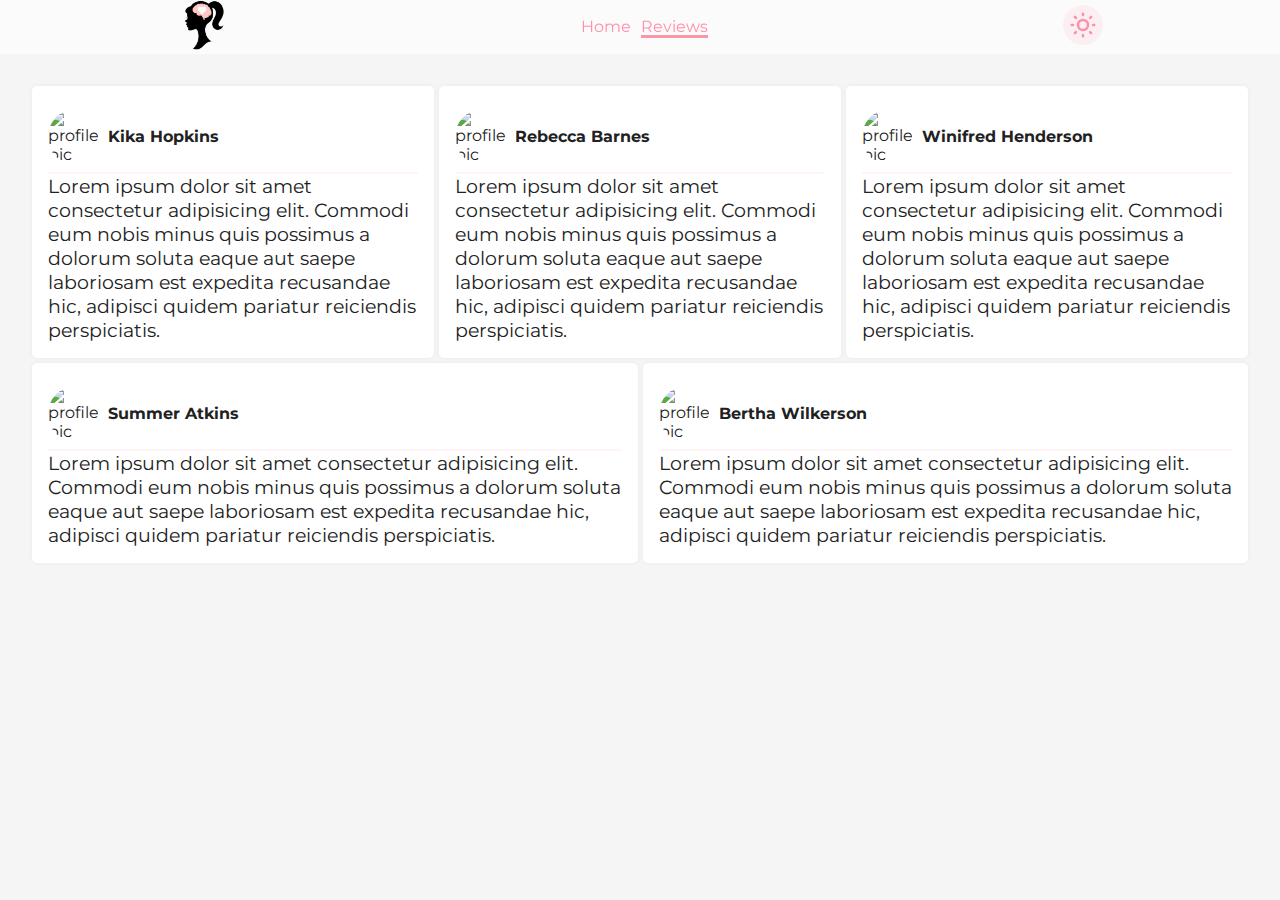
==== revs/index.html @ 5fe2b394 "Add files via upload" ====
<!DOCTYPE html>
<html lang="en">
<head>
    <meta charset="UTF-8">
    <meta name="viewport" content="width=device-width, initial-scale=1.0">
    <title>Reviews | Sarah Psychology</title>
    <link rel="stylesheet" href="../style.css">
    <link rel="stylesheet" href="style.css">
</head>
<body>
    <header>
        <nav>
            <div class="logo">
                <a href="#intro">
                    <img src="../imgs/logoS new.png" alt="logo">
                </a>
            </div>
            <div class="tags">
                <a href="../index.html">Home</a>
                <a href="#" id="revs">Reviews</a>
            </div>
            <div class="theme">
                <label for="dark" id="dark-label">
                    <img src="../imgs/sun-svgrepo-com.svg" alt="theme" class="light-icon">
                    <img src="../imgs/moon-stars-svgrepo-com.svg" alt="dark-theme" class="dark-icon">
                </label>
                <input type="checkbox" name="dark" id="dark">
            </div>
            <div class="menu-burger">
                <label for="burger" class="button-burger">
                    <img src="../imgs/menu-alt-02-svgrepo-com.svg" alt="menu">
                </label>
                <input type="checkbox" name="burger" id="burger">
                <div class="burger-tags">
                    <a href="#about">Home</a>
                    <a href="#" id="revs">Reviews</a>
                    <label for="dark" id="dark-label">
                        <img src="../imgs/sun-svgrepo-com.svg" alt="theme" class="light-icon">
                        <img src="../imgs/moon-stars-svgrepo-com.svg" alt="dark-theme" class="dark-icon">
                    </label> 
                </div>
            </div>
        </nav>
    </header>
    <main>
        <section class="revs">
            <article class="card">
                <div class="p-info">
                    <div>
                        <img src="pics/person1.png" alt="profile-pic">
                    </div>
                    <div>
                        <span>Kika Hopkins</span>
                    </div>
                </div>
                <hr>
                <div class="text">
                    <p>
                        Lorem ipsum dolor sit amet consectetur adipisicing elit. Commodi eum nobis minus quis possimus a dolorum soluta eaque aut saepe laboriosam est expedita recusandae hic, adipisci quidem pariatur reiciendis perspiciatis.
                    </p>
                </div>
            </article>

            <article class="card">
                <div class="p-info">
                    <div>
                        <img src="pics/person2.png" alt="profile-pic">
                    </div>
                    <div>
                        <span>Rebecca Barnes</span>
                    </div>
                </div>
                <hr>
                <div class="text">
                    <p>
                        Lorem ipsum dolor sit amet consectetur adipisicing elit. Commodi eum nobis minus quis possimus a dolorum soluta eaque aut saepe laboriosam est expedita recusandae hic, adipisci quidem pariatur reiciendis perspiciatis.
                    </p>
                </div>
            </article>

            <article class="card">
                <div class="p-info">
                    <div>
                        <img src="pics/person3.png" alt="profile-pic">
                    </div>
                    <div>
                        <span>Winifred Henderson</span>
                    </div>
                </div>
                <hr>
                <div class="text">
                    <p>
                        Lorem ipsum dolor sit amet consectetur adipisicing elit. Commodi eum nobis minus quis possimus a dolorum soluta eaque aut saepe laboriosam est expedita recusandae hic, adipisci quidem pariatur reiciendis perspiciatis.
                    </p>
                </div>
            </article>

            <article class="card">
                <div class="p-info">
                    <div>
                        <img src="pics/person4.png" alt="profile-pic">
                    </div>
                    <div>
                        <span>Summer Atkins</span>
                    </div>
                </div>
                <hr>
                <div class="text">
                    <p>
                        Lorem ipsum dolor sit amet consectetur adipisicing elit. Commodi eum nobis minus quis possimus a dolorum soluta eaque aut saepe laboriosam est expedita recusandae hic, adipisci quidem pariatur reiciendis perspiciatis.
                    </p>
                </div>
            </article>

            <article class="card">
                <div class="p-info">
                    <div>
                        <img src="pics/person5.png" alt="profile-pic">
                    </div>
                    <div>
                        <span>Bertha Wilkerson</span>
                    </div>
                </div>
                <hr>
                <div class="text">
                    <p>
                        Lorem ipsum dolor sit amet consectetur adipisicing elit. Commodi eum nobis minus quis possimus a dolorum soluta eaque aut saepe laboriosam est expedita recusandae hic, adipisci quidem pariatur reiciendis perspiciatis.
                    </p>
                </div>
            </article>
        </section>
    </main>

    <script src="../script.js"></script>
</body>
</html>
---- style.css ----
@import url('https://fonts.googleapis.com/css2?family=Edu+AU+VIC+WA+NT+Hand:wght@400..700&display=swap');
@import url('https://fonts.googleapis.com/css2?family=Edu+AU+VIC+WA+NT+Hand:wght@400..700&family=Montserrat:ital,wght@0,100..900;1,100..900&display=swap');
:root{
    --bgcolor: whitesmoke;
    --card: rgb(255, 255, 255);
    --color1: #ffffff;
    --color2: #403d39;
    --color3: #252422;
    --purple: #cdb4db;
    --pink1: #ffc8dd;
    --pink2: #ff8fab;
    --font1: 'Edu AU VIC WA NT Hand', sans-serif;
    --font2: 'Montserrat', sans-serif;
    --bgcolorDark: #212121;
    --bgDark2: #333333;
    --cardDark: #292929;
}

*{
    margin: 0;
    padding: 0;
    box-sizing: border-box;
    font-family: var(--font2);
}
html{
    scroll-behavior: smooth;
}
body{
    background-color: var(--bgcolor);
    transition: all .3s;
}
/*--------------dark---------------*/
.dark-mode{
    background-color: var(--bgcolorDark);
    color: var(--bgcolor);
    header{
        background-color: rgba(0, 0, 0, 0.637);
        nav{
            .light-icon{display: none;}
            .dark-icon{display: block;}
            .menu-burger .burger-tags{
                background-color: var(--bgcolorDark);
            }
        }
    }
    h2,h3,h4{color: var(--color1);}
    .therapy,
    .plans,
    .contact{
        background-color: var(--bgDark2);
        .cards-container{
            .t-card{
                background-color: var(--cardDark);
                border-color: transparent;
                color: var(--color1);
            }
        }
        .p-card{
            background-color: var(--cardDark);
            border-color: transparent;
            color: var(--color1);
        }
        .c-btns a{
            color: var(--color1);
        }
        form{
            background-color: var(--cardDark);
            border-color: transparent;
            color: var(--color1);
        }
    }
    input, textarea{
        color: var(--color1);
    }
    .plans{
        background-color: var(--bgcolorDark);
    }
    footer{
        background-color: #1a1919;
    }
}
/*-----------------------------*/
h2{
    font-size: 45px;
    margin: 1em 0;
}
p{
    font-size: 1.2em;
}
hr{
    border: none;
    border: 1px solid #ff4b7836;
    width: 95%;
    margin: 0 auto;
}
header{
    position: sticky;
    top: 0;
    z-index: 3;
    background-color: rgba(255, 255, 255, 0.637);
    backdrop-filter: blur(5px);
    img{
        width: 50px;
    }
    nav{
        display: flex;
        align-items: center;
        justify-content: space-around;
        width: 100%;
        .tags{
            display: flex;
            justify-content: center;
            align-items: center;
            gap: 10px;
            a{text-decoration: none; color: var(--pink2);}
            a:hover{color: #ff4b78; font-weight: 500;}
        }
        input[type="checkbox"]{display: none;}
        label{
            display: block;
            cursor: pointer;
            img{max-width: 40px;}
            .dark-icon{display: none;}
            .dark-icon,
            .light-icon{
                background-color: rgba(255, 192, 203, 0.205);
                padding: 5px;
                border-radius: 50%;
            }
        }
        .menu-burger{
            display: none;
            .button-burger{background-color: transparent;}
            .burger-tags{
                display: none;
                text-align: center;
                border-radius: 10px;
                background-color: rgb(236, 236, 236);
                position: absolute;
                right: 0;
                width: 40%;
                overflow: hidden;
                a{ 
                    display: block;
                    width: 100%; 
                    text-align: center;
                    padding: 1em;
                    text-decoration: none;
                    color: var(--pink2);
                }
                a:hover{background-color: #79797948;}
                label{
                    display: grid;
                    justify-content: center;
                    align-items: center;
                    grid-template-columns: 1fr;
                    width: 100%;
                    padding: 1em;
                    img{margin: 0 auto;}
                }
            }
        }
    }
}

main{
    img{width: 100%; height: 100%;}
    .intro{
        min-height: 92vh;
        display: grid;
        grid-template-columns: 1.5fr 1fr;
        .text{
            display: flex;
            flex-direction: column;
            align-items: center;
            justify-content: center;
            color: var(--color3);
            padding: 1em;
            h1{
                color: var(--pink2);
                font-size: 70px;
                font-family: var(--font1);
            }
        }
    }
    .therapy{
        background-color: var(--color1);
        padding: 1em;
        .cards-container{
            color: var(--color3);
            display: flex;
            justify-content: center;
            text-align: center;
            flex-wrap: wrap;
            gap: 5px;
            padding: 1em;
            .t-card{
                flex: 10%;
                background-color: var(--card);
                box-shadow: 0 0 4px 1px rgba(0, 0, 0, 0.123);
                border: 1px solid var(--card);
                border-radius: 5px;
                .img{
                    padding: 1em;
                    img{width: 200px;}
                }
                h5{font-size: 18px;}
                span{display: block; color: var(--pink2);}
            }
            .t-card:hover{
                box-shadow: 0 0 4px 1px#ff4b7841;
                transform: translateY(-2px);
                transition: .3s ease-in;
            }
        }
    }
    button{
        cursor: pointer;
        width: 50%;
        margin: 1em auto;
        padding: .7em;
        background-color: var(--pink1);
        border: none;
        border-radius: 5px;
    }
    button:hover{
        background-color: #ff4b78;
        color: white;
        transition: background .3s ease;
    }
    .about{
        display: grid;
        grid-template-columns: 1fr 1.5fr;
        gap: 5px;
        min-height: 50vh;
        padding: 1em;
        .img{
            display: grid;
            justify-content: center;
            padding: 2em;
            img{border-radius: 50%;}
        }
        .text{padding: 2em;}
        p{margin: 1em 0;}
        ul{margin: 1em 0; padding: 2em;}
    }
    .work{padding: 1em;}
    .plans{
        padding: 2em;
        display: grid;
        grid-template-columns: 1fr 1fr;
        justify-content: center;
        gap: 10px;
        .p-card{
            background-color: var(--card);
            box-shadow: 0 0 5px rgba(0, 0, 0, 0.171);
            border-radius: 10px;
            overflow: hidden;
            display: flex;
            .img{
                flex: 1;
            }                
            .text{
                flex: 1.5;
                padding: 1em;
                border-left: 1px solid rgba(0, 0, 0, 0.068);
                h3{font-size: 25px;}
                h4{font-size: 20px;}
                p{font-size: 15px;}
                .btns{
                    display: flex;
                    align-items: center;
                    justify-content: center;
                    text-align: center;
                    flex-wrap: wrap;
                    button{width: 100%;}
                    a{
                        border: 1px solid currentColor;
                        padding: .4em;
                        text-decoration: none;
                        color: var(--pink2);
                        border-radius: 5px;
                        width: 100%;
                    }
                }

                h3{
                    margin: 10px 0;
                }
                span{color: var(--pink2); font-weight: 500;}
            }
        }
    }
    .contact{
        background-color: var(--color1);
        min-height: 50vh;
        padding: 1em;
        display: grid;
        grid-template-columns: 1fr 1fr;
        align-items: center;
        gap: 15px;
        .text{
            padding: 1em;
        }
        form{
            background-color: var(--color1);
            box-shadow: 0 0 5px 1px rgba(0, 0, 0, 0.103);
            padding: 1em;
            border-radius: 5px;
            input[type="text"]{
                width: 100%;
                padding: 10px;
                background-color: transparent;
                border: none;
                border: 1px solid var(--pink2);
            }
            input[type="text"]:focus{
                outline: none;
                background-color: transparent;
                border: 2px solid var(--pink2);
            }
            textarea{
                width: 100%;
                resize: none;
                padding: 1em;
                border: none;
                border: 1px solid var(--pink2);
                background-color: transparent;
            }
            textarea:focus{
                outline: none;
                background-color: transparent;
                border: 2px solid var(--pink2);
            }
            input[type="submit"]{
                width: 100%;
                padding: 1em;
                border: none;
                background-color: var(--pink2);
                color: var(--color1);
                cursor: pointer;
            }
            input[type="submit"]:hover{
                background-color: #ff4b78;

            }
            label{
                display: inline-block;
                margin: 1em 0;
            }
        }
        .c-btns{
            display: grid;
            grid-template-columns: 1fr 1fr;
            gap: 5px;
            padding: 1em;
            img{max-width: 50px;}
            a{
                margin: 10px 0;
                text-decoration: none;
                background-color: #ffffff28;
                color: black;
                box-shadow: 0 0 4px 1px #dd246b25;
                border-radius: 10px;
                display: flex;
                align-items: center;
                .img{padding: 1em;}
            }
        }
    }
}
footer{
    background-color: var(--color2);
    color: var(--color1);
    padding: 1em;
    text-align: center;
    font-size: 12px;
    display: grid;
    grid-template-columns: 1fr 1fr 1fr;
    align-items: center;
    ul{
        list-style: none;
    }
    img{max-width: 50px;}
}
@media screen and (max-width: 950px){
    header{
        nav{
            .tags,
            .theme{
                display: none;
            }
            .menu-burger{
                display: block;
            }
        }
    }
    main{
        text-align: center;
        .intro{
            h4,h3{color: var(--bgcolor); z-index: 2;}
            h1{z-index: 2;}
            background-image: url(imgs/introSarah.png);
            background-position: center;
            background-repeat: no-repeat;
            background-size: cover;
            display: flex;
            align-items: center;
            justify-content: center;
            img{display: none;}
            position: relative;
        }
        .intro::before{
            content: ''; 
            position: absolute;
            top: 0; right: 0; bottom: 0; left: 0; 
            background-color: #000000b9;
        }
        .about,
        .plans,
        .contact{
            grid-template-columns: 1fr;
        }
        .p-card{
            flex-direction: column;
            .img{
                flex: 2;
                width: 100%;
                img{width: 100%;}
            }
        }
        .contact .c-btns{
            grid-template-columns: 1fr;
        }
    }
    footer{
         grid-template-columns: 1fr;
         text-align: center;
    }
}
---- revs/style.css ----
.tags{
    a:nth-child(2){
        position: relative;
    }
    a:nth-child(2)::after{
        content: '';
        width: 100%;
        height: .2em;
        bottom: -2px;
        left: 0;
        background-color: rgb(252, 150, 167);
        position: absolute;
    }
}
.revs, .light-mode{
    display: flex;
    align-items: center;
    gap: 5px;
    flex-wrap: wrap;
    padding: 2em;
    img{max-width: 50px; border-radius: 50%; min-height: 50px;}
    .card{
        flex: 33%;
        background-color: white;
        color: #212121;
        padding: 1em;
        border-radius: 5px;
        box-shadow: 0 0 4px rgba(0, 0, 0, 0.055);
        .p-info{
            display: flex; 
            align-items: center; 
            gap: 10px;
            margin: .5em 0;
            span{font-weight: bold;}
        }
        hr{width: 100%; border-color: rgba(255, 192, 203, 0.178);}
    }
}
.dark-mode{
    background-color: #212121;
    header{
        background-color: rgba(0, 0, 0, 0.637);
    }
    .card{
        background-color: #272727;
        color: #e8e8e8;
    }
}
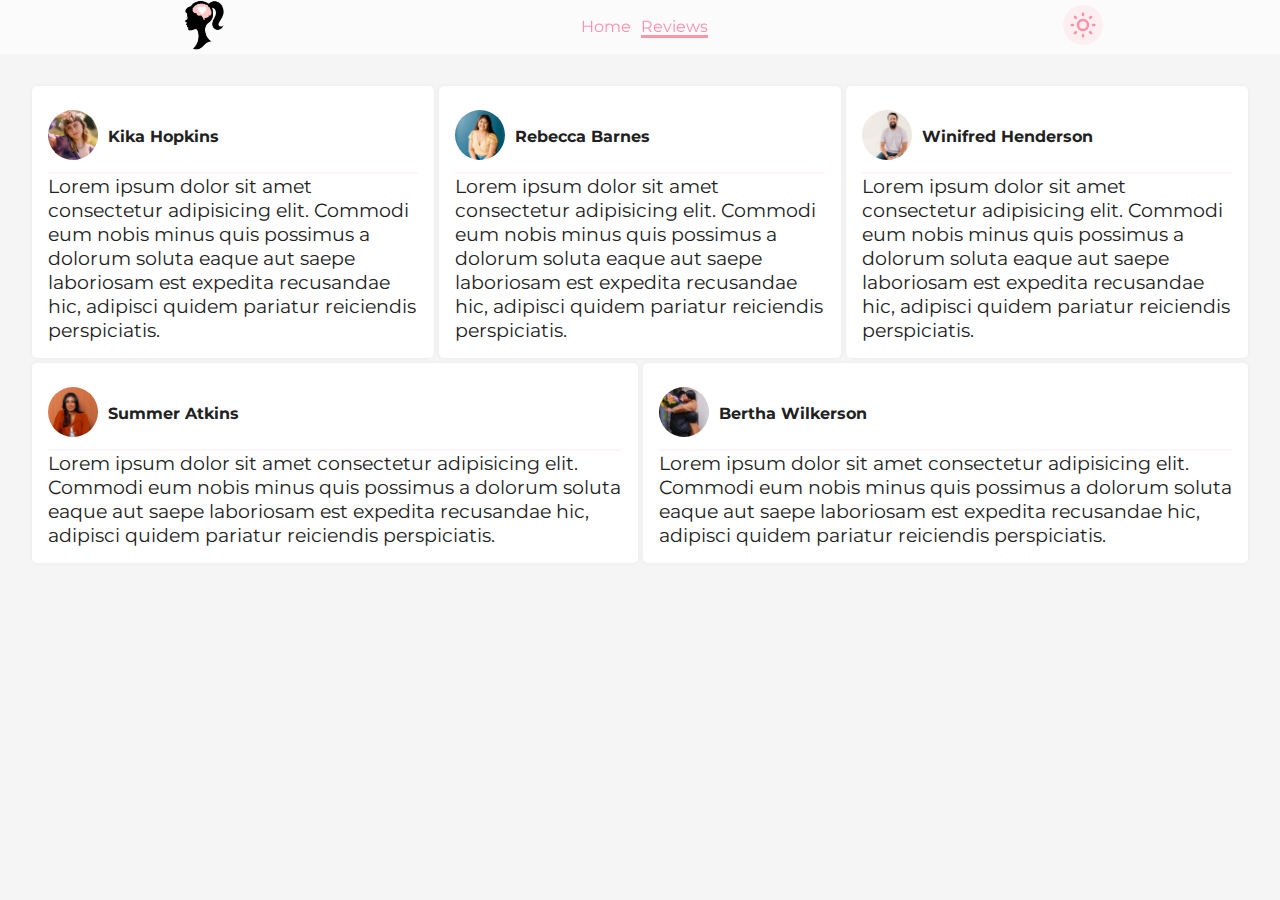
==== commit 7e8c6c37: "Update index.html" ====
--- a/revs/index.html
+++ b/revs/index.html
@@ -3,6 +3,7 @@
 <head>
     <meta charset="UTF-8">
     <meta name="viewport" content="width=device-width, initial-scale=1.0">
+    <link rel="shortcut icon" href="../imgs/logoS new.png" type="image/x-icon">
     <title>Reviews | Sarah Psychology</title>
     <link rel="stylesheet" href="../style.css">
     <link rel="stylesheet" href="style.css">
@@ -133,4 +134,4 @@
 
     <script src="../script.js"></script>
 </body>
-</html>+</html>
